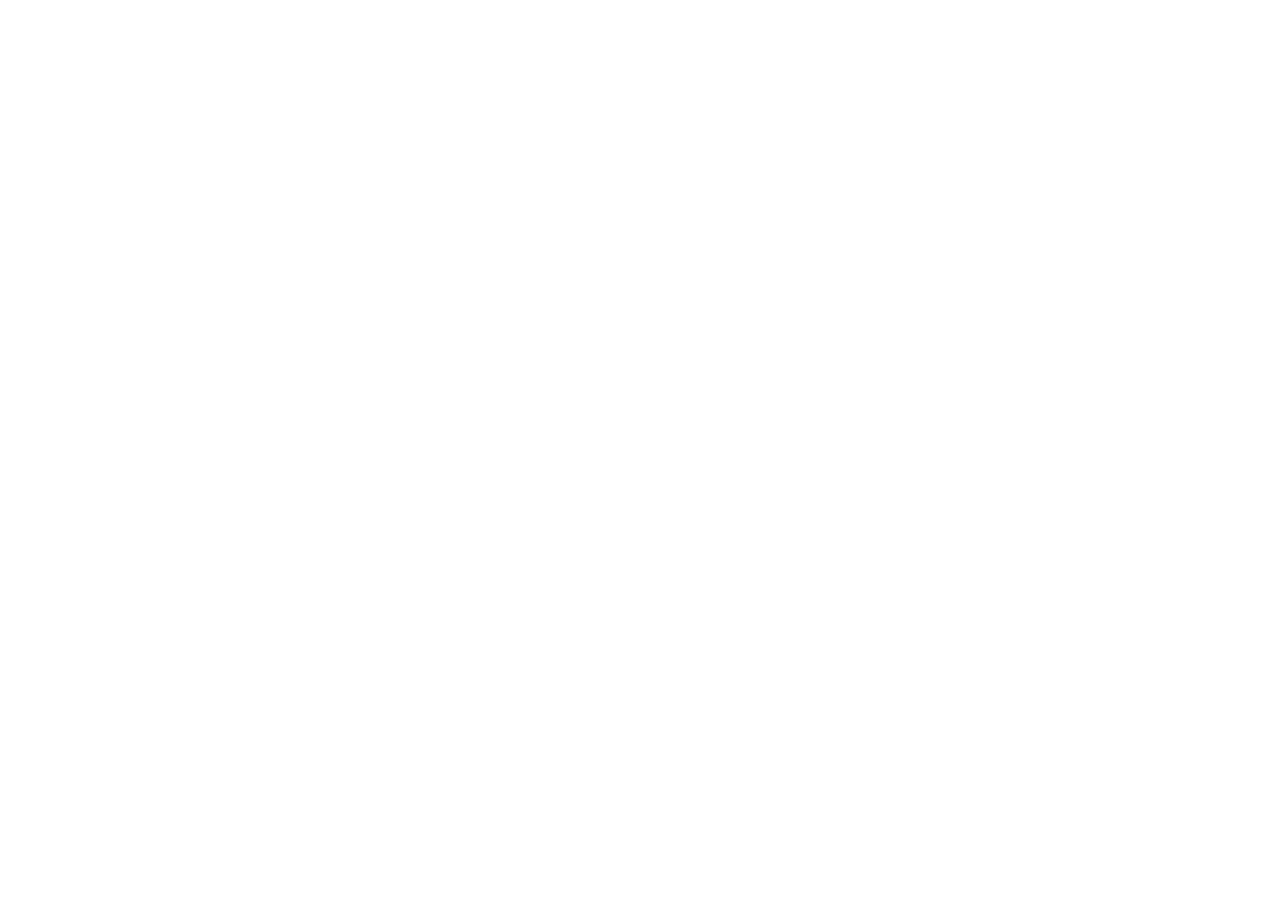
==== Coursera-clone/index.html @ 847f656b "files moved to diffrent folder" ====
<!DOCTYPE html>
 <html lang="en">
 <head>
     <meta charset="UTF-8">
     <meta http-equiv="X-UA-Compatible" content="IE=edge">
     <meta name="viewport" content="width=device-width, initial-scale=1.0">
     <title>Coursera Redesign Website</title>
     <link rel="stylesheet" type="text/css" href="../week-2/styles.css" media="screen">
 </head>
 <body>
     
 </body>
 </html>
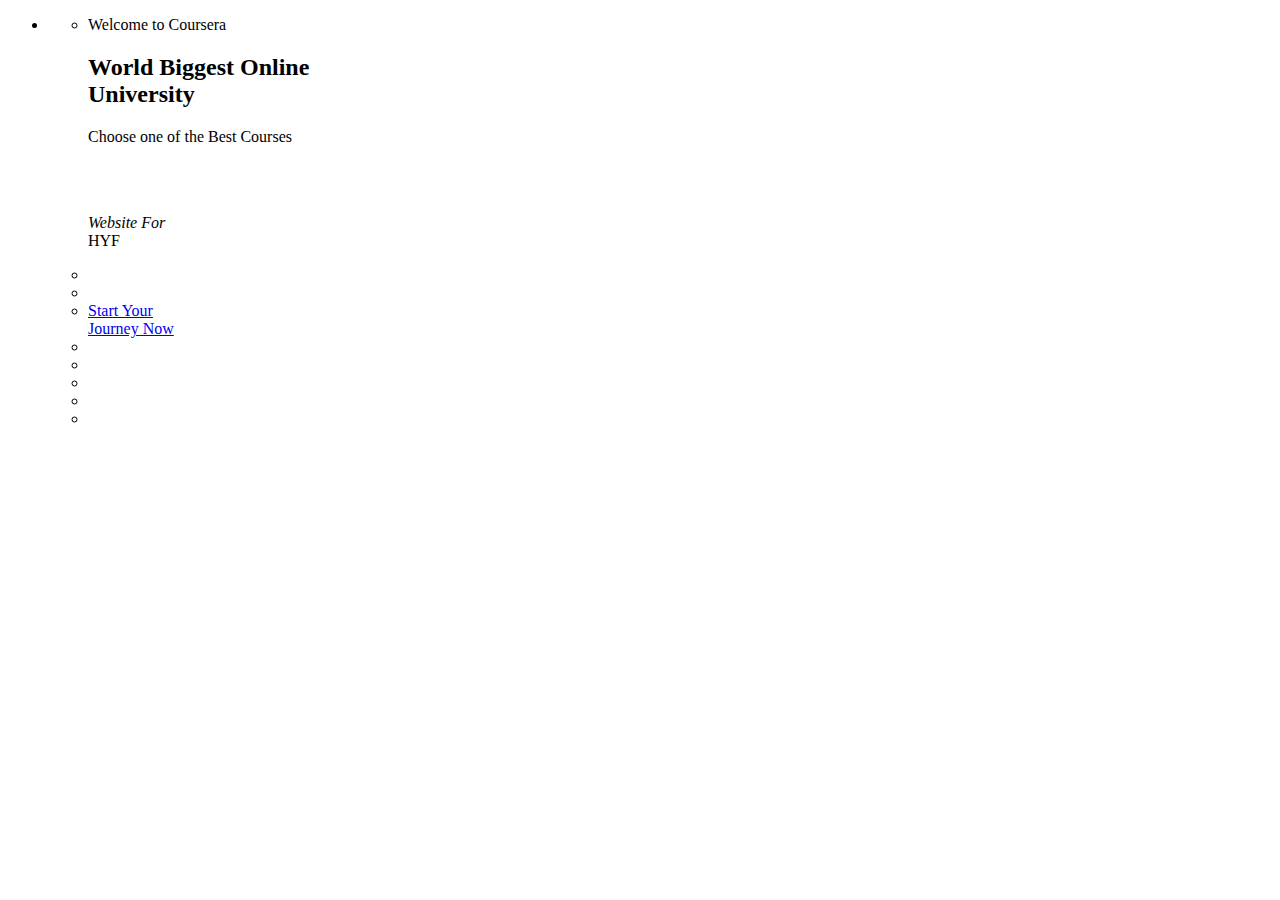
==== commit 3a5725fc: "2 doc moved" ====
--- a/Coursera-clone/index.html
+++ b/Coursera-clone/index.html
@@ -3,11 +3,57 @@
  <head>
      <meta charset="UTF-8">
      <meta http-equiv="X-UA-Compatible" content="IE=edge">
-     <meta name="viewport" content="width=device-width, initial-scale=1.0">
+     <meta name="viewport" content="width=device-width, initial-scale=1">
      <title>Coursera Redesign Website</title>
-     <link rel="stylesheet" type="text/css" href="../week-2/styles.css" media="screen">
+     <link rel="stylesheet" type="text/css" href="../week-2/Coursera-clone/styles.css" media="screen">
  </head>
  <body>
-     
+<!--Hero Section Start-->
+  <div class="hero">
+    <div class="container">
+        <div class="content">
+            <ul>
+                <li>
+                    <div class="book">
+                        <ul class="front">
+                            <li>
+                                <div class="frontcover">
+                                  <p class="title">Welcome to Coursera</p>
+                                  <h2 class="heading">World Biggest Online <br> University</h2>
+                                  <p class="sub-title">Choose one of the Best Courses</p>
+                                  <div class="book-icon">
+                                    <img src="../week-2/Coursera-clone/images/Nav1.svg" alt="">
+                                  </div>
+                                  <div class="writer">
+                                    <img src="../week-2/Coursera-clone/images/Landing 1.png" alt="">
+                                    <p>
+                                        <i> Website For</i> <br> HYF
+                                    </p>
+                                  </div>
+                               </div>  
+                            </li>
+                            <li></li>
+                        </ul>
+                        <ul class="page">
+                            <li></li>
+                            <li>
+                                <a href="#" class="btn">Start Your <br> Journey Now</a>
+                            </li>
+                            <li></li>
+                            <li></li>
+                            <li></li>
+                        </ul>
+
+                        <ul class="back">
+                            <li></li>
+                            <li></li>
+                        </ul>
+                    </div>
+                </li>
+            </ul>
+        </div>
+    </div>
+</div> 
+<!--Hero Section Ends-->  
  </body>
  </html>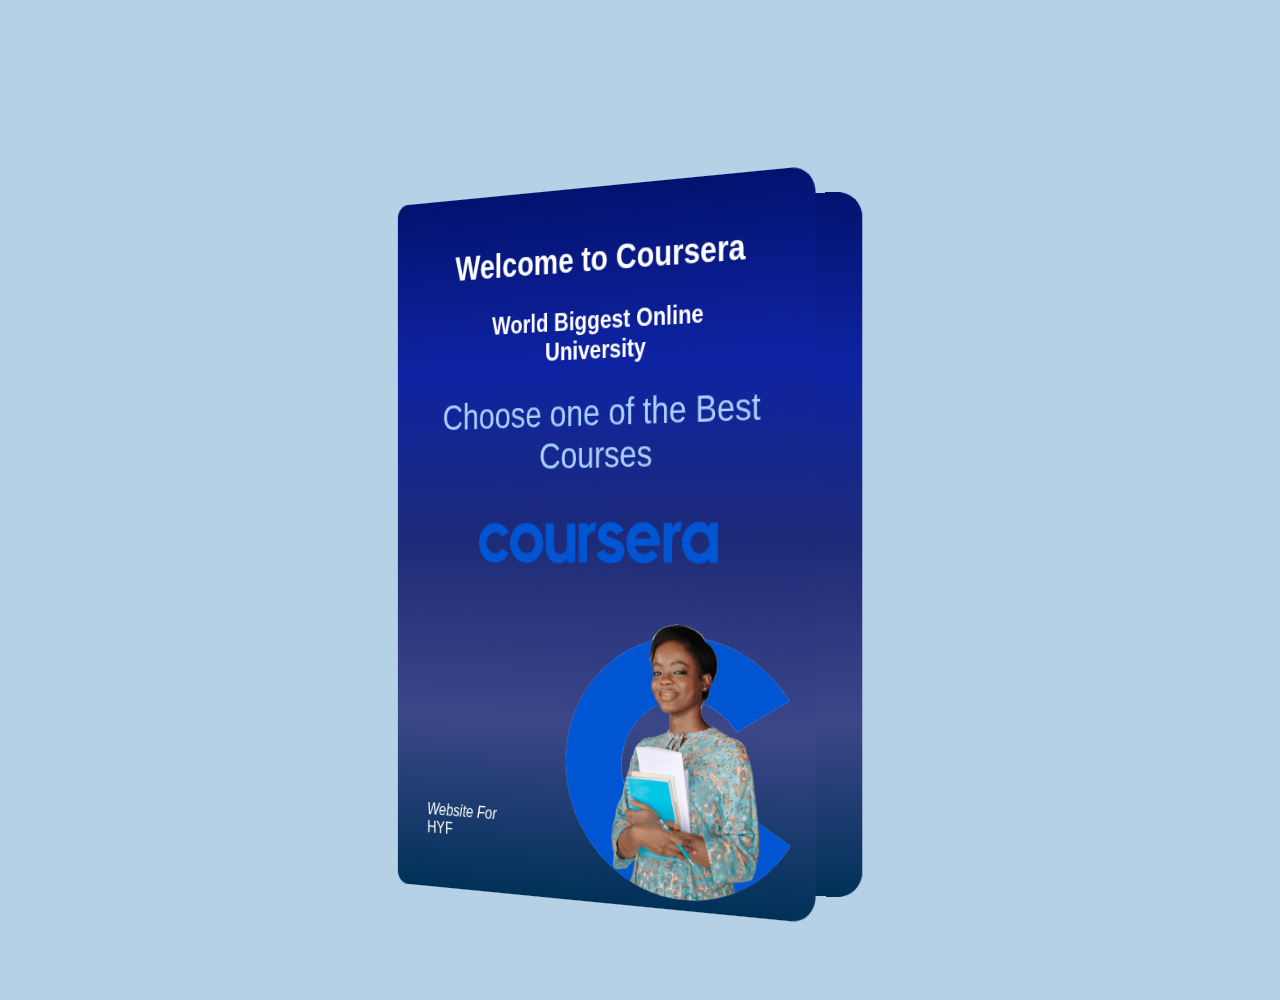
==== commit d7ee369b: "moved again" ====
--- a/Coursera-clone/index.html
+++ b/Coursera-clone/index.html
@@ -5,7 +5,7 @@
      <meta http-equiv="X-UA-Compatible" content="IE=edge">
      <meta name="viewport" content="width=device-width, initial-scale=1">
      <title>Coursera Redesign Website</title>
-     <link rel="stylesheet" type="text/css" href="../week-2/Coursera-clone/styles.css" media="screen">
+     <link rel="stylesheet" type="text/css" href="../Coursera-clone/styles.css" media="screen">
  </head>
  <body>
 <!--Hero Section Start-->
@@ -22,10 +22,10 @@
                                   <h2 class="heading">World Biggest Online <br> University</h2>
                                   <p class="sub-title">Choose one of the Best Courses</p>
                                   <div class="book-icon">
-                                    <img src="../week-2/Coursera-clone/images/Nav1.svg" alt="">
+                                    <img src="../Coursera-clone/images/Nav1.svg" alt="">
                                   </div>
                                   <div class="writer">
-                                    <img src="../week-2/Coursera-clone/images/Landing 1.png" alt="">
+                                    <img src="../Coursera-clone/images/Landing 1.png" alt="">
                                     <p>
                                         <i> Website For</i> <br> HYF
                                     </p>
--- a/Coursera-clone/styles.css
+++ b/Coursera-clone/styles.css
@@ -0,0 +1,312 @@
+* {
+    margin: 0;
+    padding: 0;
+}
+:root {
+    --blue: #055292;
+    --darkblue: #020074;
+    --white: #fff;
+    --black: rgb(0, 0, 0);
+    --lightlue: #aad2ff ; 
+}
+/* Hero Section Starts*/
+.hero {
+    color: var(--blue);
+    font-family: sans-serif;
+    display: flex;
+    justify-content: center;
+    align-items: center;
+    background: #b6d0e6;
+    height: 1000px;
+}
+ul {
+    list-style: none;
+}
+a {
+    color: var(--darkblue);
+    text-decoration: none;
+}
+.container{
+    position: relative;
+    width: 3300px;
+    justify-content: center;
+    align-items: center;
+    display: flex;
+    flex-wrap: wrap;
+    padding-top: 7%;
+    text-align: center;
+}
+.book {
+    position: relative;
+    width: 475px;
+    height: 675px;
+    perspective: 2500px;
+    transform-style: preserve-3d;
+}
+.book-icon img{
+    width: 275px;
+    height: 100px;
+    margin-top: 12.5px;
+}
+.writer img{
+    float: right;
+    width: 300px;
+    height: 300px;
+    margin-left: 25px;
+}
+.title{
+   color: var(--white);
+   font-size: 32.5px;
+   font-weight: bolder;
+   padding-top: 50px;
+}
+.heading{
+    color: var(--white);
+    margin-top: 25px;
+}
+.sub-title{
+    color: var(--lightlue);
+    margin-top: 25px;
+    font-size: 35px;
+
+}
+.writer p{
+    text-align: left;
+    float: left;
+    color: var(--white);
+    margin-top: 200px;
+    margin-left:37.5px;
+    color: var(--white);
+}
+.writer i {
+    color: var(--white);
+}
+
+
+.front li {
+    background: white;
+    border-radius: 25px;
+}
+.back li{
+    background: linear-gradient(to bottom,  #031270, #0e23a2, #1e2b78, #3c4788, #003158);
+    border-radius: 25px;
+    width: 97.5% !important;
+}
+.page > li{
+    background: -webkit-linear-gradient(left, #e1ddd8 0%, #fffbf6 100%);
+    background: linear-gradient(left, #e1ddd8 0%, #fffbf6 100%);
+    box-shadow: inset 0px -1px 2px rgba(50, 50, 50, 0.1),
+                inset -1px 0px 1px rgba(150, 150, 150, 0.2);
+    border-radius: 0px 5px 5px 0px;
+    width: 100%;
+    height: 100%;
+    transform-origin: left center;
+}
+.front{
+    transform: rotateY(-34deg) translateZ(8px);
+    z-index: 1;
+}
+.back{
+    transform: rotateY(-15deg) translateZ(-8px);
+    z-index: -1;
+}
+.page li:nth-child(1){
+    transform: rotateY(-28deg);
+}
+.page li:nth-child(2){
+    transform: rotateY(-30deg);
+}
+.page li:nth-child(3){
+    transform: rotateY(-34deg);
+}
+.page li:nth-child(4){
+    transform: rotateY(-36deg);
+}
+.page li:nth-child(5){
+    transform: rotateY(-36deg);
+}
+.front,
+.back,
+.front li,
+.back li{
+    position: absolute;
+    width: 100%;
+    height: 100%;
+    transform-style: preserve-3d;
+}
+.front ,
+.back{
+    transform-origin: 0% 100%;
+}
+.front{
+    transition: all 0.8s ease , z-index 0.6s;
+}
+.front li:last-child{
+    transform: rotateY(180deg) translateZ(2px);
+}
+.page,
+.page > li {
+    position: absolute;
+}
+.page {
+    width: 100%;
+    height: 98%;
+    top: 1%;
+    left: 3%;
+}
+.page li{
+    transition-duration: 0.6s;
+}
+.book:hover .front{
+    transform: rotateY(-145deg) translateZ(0);
+}
+.book:hover > .page li:nth-child(1){
+    transform: rotateY(-30deg);
+    transition: 1.5s;
+}
+.book:hover > .page li:nth-child(2){
+    transform: rotateY(-35deg);
+    transition: 1.8s;
+}
+.book:hover > .page li:nth-child(3){
+    transform: rotateY(-118deg);
+    transition: 1.6s;
+}
+.book:hover > .page li:nth-child(4){
+    transform: rotateY(-130deg);
+    transition: 1.4s;
+}
+.book:hover > .page li:nth-child(5){
+    transform: rotateY(-140deg);
+    transition: 1.2s;
+}
+.frontcover {
+    position: absolute;
+    background: linear-gradient(to bottom,  #031270, #0e23a2, #1e2b78, #3c4788, #003158 );
+    height: 100%;
+    width: 101%;
+    border-radius: 12.5px;
+    border-top-right-radius: 25px;
+    border-bottom-right-radius: 25px;
+}
+.btn{
+    display: inline-block;
+    text-decoration: none;
+    margin-top: 300px;
+    padding: 20px 30px;
+    font-weight: bolder;
+    background: var(--white);
+    border-radius: 4px;
+    box-shadow:  -3px -3px 5px 0px var(--darkblue),
+    3px 3px 5px 0px var(--blue);
+    text-align: center;
+    transition: color 0.3s , border-color 0.3s;
+}
+
+.btn:hover{
+    box-shadow: -3px -3px 5px 0px var(--white) inset,
+    3px 3px 5px 0px var(--black) inset;
+    color: var(--darkblue);
+}
+
+@media screen and (max-width: 720px) {
+
+    .container{
+        width: 2310px;
+    }
+    .book {
+        width: 332.5px;
+        height: 472.5px;
+        perspective: 1750px;
+    }
+    .book-icon img{
+        width: 192.5px;
+        height: 70px;
+        margin-top: 8.75px;
+    }
+    .writer img{
+        width: 150px;
+        height: 150px;
+        margin-left: 17.5px;
+    }
+    .title{
+       font-size: 22.75px;
+       padding-top: 35px;
+    }
+    .heading{
+       margin-top: 17.5px;
+    }
+    .sub-title{
+       margin-top: 17.5px;
+       font-size: 24.5px;
+    }
+    .writer p{
+        margin-top: 100px;
+        margin-left:16.25px;
+        font-size:larger;
+    }
+    .front li {
+        border-radius: 17.5px;
+    }
+    .frontcover {
+        border-radius: 8.75px;
+        border-top-right-radius: 17.5px;
+        border-bottom-right-radius: 17.5px;
+    }
+    .btn{
+        margin-top: 210px;
+        padding: 14px 21px;
+        border-radius: 7px;
+    }
+}
+@media screen and (max-width: 480px) {
+
+    .container{
+        width: 1320px;
+    }
+    .book {
+        width: 190px;
+        height: 270px;
+        perspective: 1000px;
+    }
+    .book-icon img{
+        width: 110px;
+        height: 40px;
+        margin-top: 5px;
+    }
+    .writer img{
+        width: 50px;
+        height: 45px;
+        margin-left: 10px;
+    }
+    .title{
+       font-size: 13px;
+       padding-top: 20px;
+    }
+    .heading{
+       margin-top: 10px;
+    }
+    .sub-title{
+       margin-top: 10px;
+       font-size: 14px;
+    }
+    .writer p{
+        margin-top: 2px;
+        margin-left:15px;
+    }
+    .front li {
+        border-radius: 10px;
+    }
+    .frontcover {
+        border-radius: 5px;
+        border-top-right-radius: 10px;
+        border-bottom-right-radius: 10px;
+    }
+    .btn{
+        margin-top: 120px;
+        padding: 8px 12px;
+        border-radius: 4px;
+    }
+}
+
+/* Hero Section End */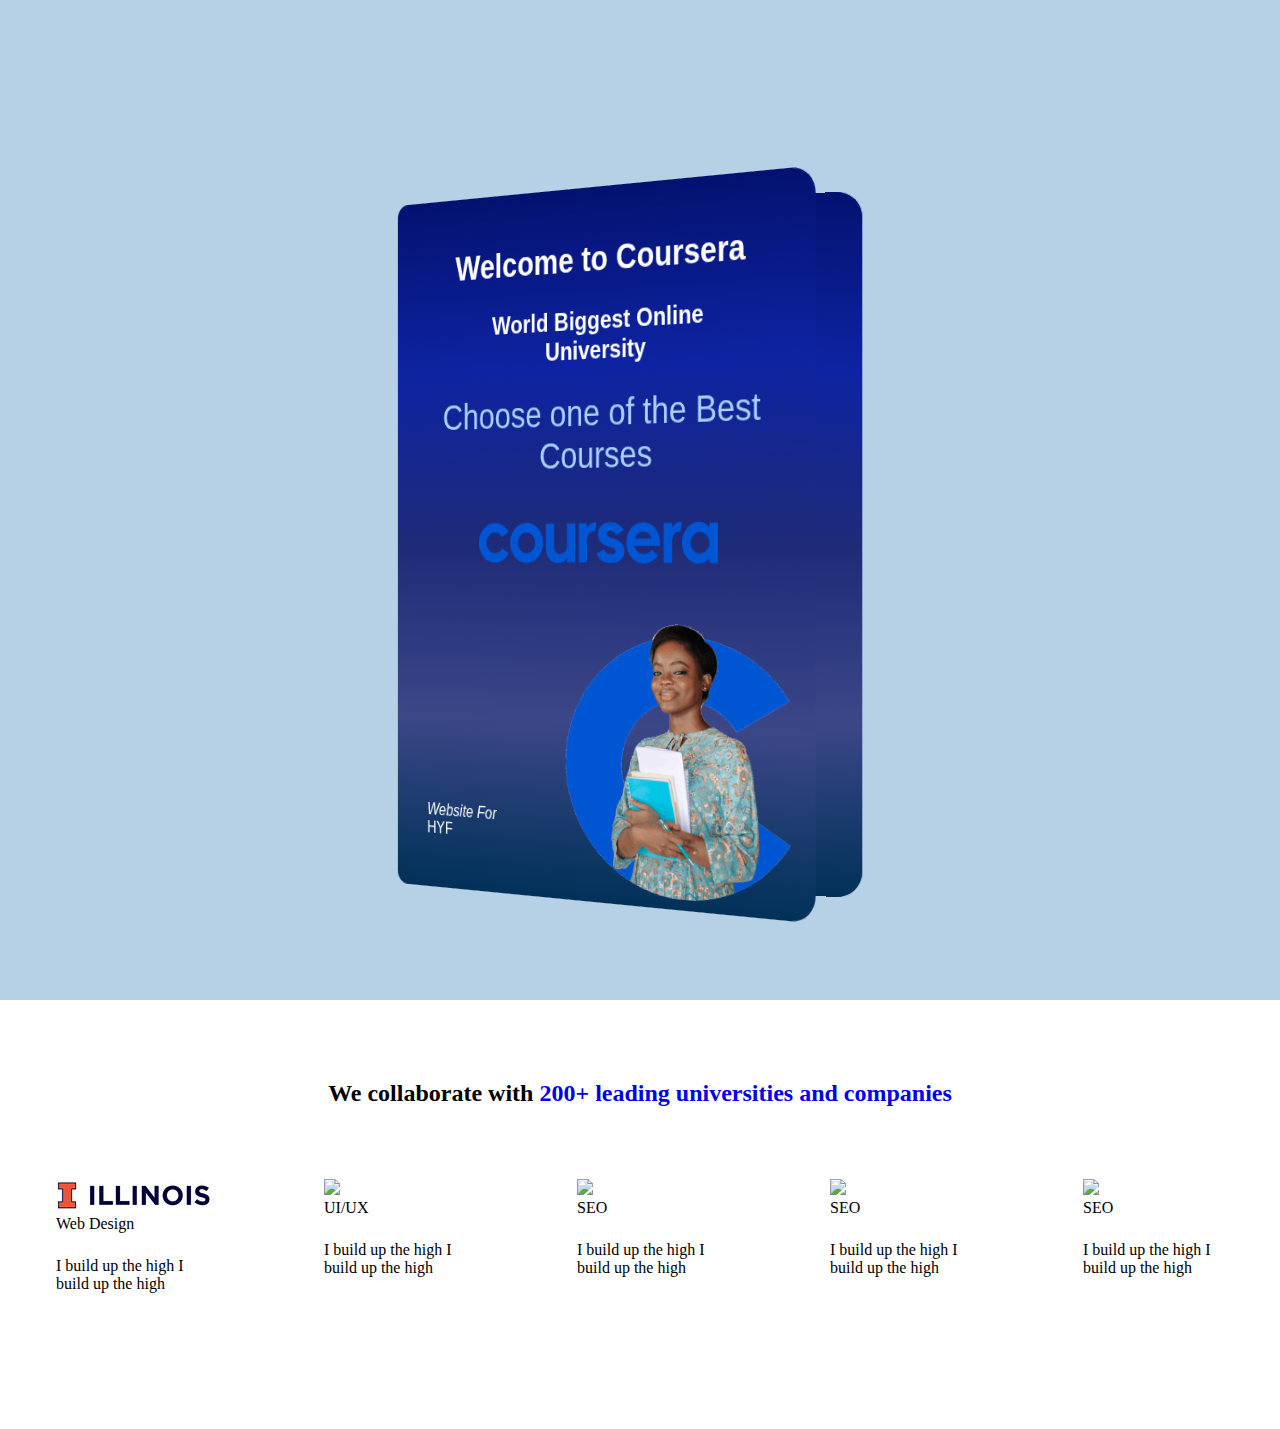
==== commit f513ae23: "Logos section added" ====
--- a/Coursera-clone/index.html
+++ b/Coursera-clone/index.html
@@ -9,7 +9,7 @@
  </head>
  <body>
 <!--Hero Section Start-->
-  <div class="hero">
+  <section id="hero">
     <div class="container">
         <div class="content">
             <ul>
@@ -53,7 +53,42 @@
             </ul>
         </div>
     </div>
-</div> 
+  </section> 
 <!--Hero Section Ends-->  
+
+<!--Classes Section Start-->
+<section id="logos">
+    <div class="container">
+        <h2 class="section-heading" >We collaborate with <a href="#">200+ leading universities and companies</a></h2>
+      <div class="all-items">
+        <div class="item">
+          <img src="images/Logo1.png">
+          <h3 class="item-heading">Web Design</h3>
+          <p class="item-desc">I build up the high I build up the high  </p>
+        </div> 
+        <div class="item">
+          <img src="images/Logo2.png">
+          <h3 class="item-heading">UI/UX</h3>
+          <p class="item-desc">I build up the high I build up the high  </p>
+        </div> 
+        <div class="item">
+        <img src="images/Logo3.png">
+          <h3 class="item-heading">SEO</h3>
+          <p class="item-desc">I build up the high I build up the high  </p>
+        </div>
+        <div class="item">
+        <img src="images/Logo4.png">
+          <h3 class="item-heading">SEO</h3>
+          <p class="item-desc">I build up the high I build up the high  </p>
+        </div>
+        <div class="item">
+          <img src="images/Logo5.png">
+          <h3 class="item-heading">SEO</h3>
+          <p class="item-desc">I build up the high I build up the high  </p>
+        </div>   
+      </div>
+    </div>
+  </section>
+  <!--Classses sec ends-->
  </body>
  </html>--- a/Coursera-clone/styles.css
+++ b/Coursera-clone/styles.css
@@ -10,7 +10,7 @@
     --lightlue: #aad2ff ; 
 }
 /* Hero Section Starts*/
-.hero {
+#hero {
     color: var(--blue);
     font-family: sans-serif;
     display: flex;
@@ -19,14 +19,14 @@
     background: #b6d0e6;
     height: 1000px;
 }
-ul {
+#hero ul {
     list-style: none;
 }
-a {
+#hero a {
     color: var(--darkblue);
     text-decoration: none;
 }
-.container{
+#hero .container{
     position: relative;
     width: 3300px;
     justify-content: center;
@@ -36,41 +36,41 @@
     padding-top: 7%;
     text-align: center;
 }
-.book {
+#hero .book {
     position: relative;
     width: 475px;
     height: 675px;
     perspective: 2500px;
     transform-style: preserve-3d;
 }
-.book-icon img{
+#hero .book-icon img{
     width: 275px;
     height: 100px;
     margin-top: 12.5px;
 }
-.writer img{
+#hero .writer img{
     float: right;
     width: 300px;
     height: 300px;
     margin-left: 25px;
 }
-.title{
+#hero .title{
    color: var(--white);
    font-size: 32.5px;
    font-weight: bolder;
    padding-top: 50px;
 }
-.heading{
+#hero .heading{
     color: var(--white);
     margin-top: 25px;
 }
-.sub-title{
+#hero .sub-title{
     color: var(--lightlue);
     margin-top: 25px;
     font-size: 35px;
 
 }
-.writer p{
+#hero .writer p{
     text-align: left;
     float: left;
     color: var(--white);
@@ -78,21 +78,21 @@
     margin-left:37.5px;
     color: var(--white);
 }
-.writer i {
+#hero .writer i {
     color: var(--white);
 }
 
 
-.front li {
+#hero .front li {
     background: white;
     border-radius: 25px;
 }
-.back li{
+#hero .back li{
     background: linear-gradient(to bottom,  #031270, #0e23a2, #1e2b78, #3c4788, #003158);
     border-radius: 25px;
     width: 97.5% !important;
 }
-.page > li{
+#hero .page > li{
     background: -webkit-linear-gradient(left, #e1ddd8 0%, #fffbf6 100%);
     background: linear-gradient(left, #e1ddd8 0%, #fffbf6 100%);
     box-shadow: inset 0px -1px 2px rgba(50, 50, 50, 0.1),
@@ -102,85 +102,85 @@
     height: 100%;
     transform-origin: left center;
 }
-.front{
+#hero .front{
     transform: rotateY(-34deg) translateZ(8px);
     z-index: 1;
 }
-.back{
+#hero .back{
     transform: rotateY(-15deg) translateZ(-8px);
     z-index: -1;
 }
-.page li:nth-child(1){
+#hero .page li:nth-child(1){
     transform: rotateY(-28deg);
 }
-.page li:nth-child(2){
+#hero .page li:nth-child(2){
     transform: rotateY(-30deg);
 }
-.page li:nth-child(3){
+#hero .page li:nth-child(3){
     transform: rotateY(-34deg);
 }
-.page li:nth-child(4){
+#hero .page li:nth-child(4){
     transform: rotateY(-36deg);
 }
-.page li:nth-child(5){
+#hero .page li:nth-child(5){
     transform: rotateY(-36deg);
 }
-.front,
-.back,
-.front li,
-.back li{
+#hero .front,
+#hero .back,
+#hero .front li,
+#hero .back li{
     position: absolute;
     width: 100%;
     height: 100%;
     transform-style: preserve-3d;
 }
-.front ,
-.back{
+#hero .front ,
+#hero .back{
     transform-origin: 0% 100%;
 }
-.front{
+#hero .front{
     transition: all 0.8s ease , z-index 0.6s;
 }
-.front li:last-child{
+#hero .front li:last-child{
     transform: rotateY(180deg) translateZ(2px);
 }
-.page,
-.page > li {
+#hero .page,
+#hero .page > li {
     position: absolute;
 }
-.page {
+#hero .page {
     width: 100%;
     height: 98%;
     top: 1%;
     left: 3%;
 }
-.page li{
+#hero .page li{
     transition-duration: 0.6s;
 }
-.book:hover .front{
+#hero .book:hover .front{
     transform: rotateY(-145deg) translateZ(0);
 }
-.book:hover > .page li:nth-child(1){
+#hero .book:hover > .page li:nth-child(1){
     transform: rotateY(-30deg);
     transition: 1.5s;
 }
-.book:hover > .page li:nth-child(2){
+#hero .book:hover > .page li:nth-child(2){
     transform: rotateY(-35deg);
     transition: 1.8s;
 }
-.book:hover > .page li:nth-child(3){
+#hero .book:hover > .page li:nth-child(3){
     transform: rotateY(-118deg);
     transition: 1.6s;
 }
-.book:hover > .page li:nth-child(4){
+#hero .book:hover > .page li:nth-child(4){
     transform: rotateY(-130deg);
     transition: 1.4s;
 }
-.book:hover > .page li:nth-child(5){
+#hero .book:hover > .page li:nth-child(5){
     transform: rotateY(-140deg);
     transition: 1.2s;
 }
-.frontcover {
+#hero .frontcover {
     position: absolute;
     background: linear-gradient(to bottom,  #031270, #0e23a2, #1e2b78, #3c4788, #003158 );
     height: 100%;
@@ -189,7 +189,7 @@
     border-top-right-radius: 25px;
     border-bottom-right-radius: 25px;
 }
-.btn{
+#hero .btn{
     display: inline-block;
     text-decoration: none;
     margin-top: 300px;
@@ -203,7 +203,7 @@
     transition: color 0.3s , border-color 0.3s;
 }
 
-.btn:hover{
+#hero .btn:hover{
     box-shadow: -3px -3px 5px 0px var(--white) inset,
     3px 3px 5px 0px var(--black) inset;
     color: var(--darkblue);
@@ -211,49 +211,49 @@
 
 @media screen and (max-width: 720px) {
 
-    .container{
+    #hero .container{
         width: 2310px;
     }
-    .book {
+    #hero .book {
         width: 332.5px;
         height: 472.5px;
         perspective: 1750px;
     }
-    .book-icon img{
+    #hero .book-icon img{
         width: 192.5px;
         height: 70px;
         margin-top: 8.75px;
     }
-    .writer img{
+    #hero .writer img{
         width: 150px;
         height: 150px;
         margin-left: 17.5px;
     }
-    .title{
+    #hero .title{
        font-size: 22.75px;
        padding-top: 35px;
     }
-    .heading{
+    #hero .heading{
        margin-top: 17.5px;
     }
-    .sub-title{
+    #hero .sub-title{
        margin-top: 17.5px;
        font-size: 24.5px;
     }
-    .writer p{
+    #hero .writer p{
         margin-top: 100px;
         margin-left:16.25px;
         font-size:larger;
     }
-    .front li {
+    #hero .front li {
         border-radius: 17.5px;
     }
-    .frontcover {
+    #hero .frontcover {
         border-radius: 8.75px;
         border-top-right-radius: 17.5px;
         border-bottom-right-radius: 17.5px;
     }
-    .btn{
+    #hero .btn{
         margin-top: 210px;
         padding: 14px 21px;
         border-radius: 7px;
@@ -261,52 +261,106 @@
 }
 @media screen and (max-width: 480px) {
 
-    .container{
+    #hero .container{
         width: 1320px;
     }
-    .book {
+    #hero .book {
         width: 190px;
         height: 270px;
         perspective: 1000px;
     }
-    .book-icon img{
+    #hero .book-icon img{
         width: 110px;
         height: 40px;
         margin-top: 5px;
     }
-    .writer img{
+    #hero .writer img{
         width: 50px;
         height: 45px;
         margin-left: 10px;
     }
-    .title{
+    #hero .title{
        font-size: 13px;
        padding-top: 20px;
     }
-    .heading{
+    #hero .heading{
        margin-top: 10px;
     }
-    .sub-title{
+    #hero .sub-title{
        margin-top: 10px;
        font-size: 14px;
     }
-    .writer p{
+    #hero .writer p{
         margin-top: 2px;
         margin-left:15px;
     }
-    .front li {
+    #hero .front li {
         border-radius: 10px;
     }
-    .frontcover {
+    #hero .frontcover {
         border-radius: 5px;
         border-top-right-radius: 10px;
         border-bottom-right-radius: 10px;
     }
-    .btn{
+    #hero .btn{
         margin-top: 120px;
         padding: 8px 12px;
         border-radius: 4px;
     }
 }
 
-/* Hero Section End */+/* Hero Section End */
+
+/* Logos Section Start*/
+#logos {
+    padding: 5rem 0;
+}
+#logos .all-items {
+    display: flex;
+    align-items: flex-start;
+    flex: 1;
+}
+#logos .item{
+    padding: 3.5rem;
+    border-radius: 50px;
+}
+#logos .item:hover {
+	background-color: var(--blue);
+	color: var(--white);
+	transition: 0.5s ease;
+}
+#logos .item-heading {
+	font-weight: 400;
+	font-size: 1rem;
+	margin-bottom: 1.5rem;
+}
+#logos .section-heading {
+	text-align: center;
+	position: relative;
+    padding-bottom: 1rem;   
+}
+#logos .section-heading a{
+    text-decoration: none;  
+}
+
+@media only screen and (max-width: 768px) {
+    
+    #logos .all-items { 
+    flex-wrap: wrap;
+    justify-content: center;
+    }
+}
+@media only screen and (max-width: 480px) {
+	#logos .all-items {
+		flex-direction: column;
+		text-align: center;
+	}
+	#logos .item .icon {
+		margin: 0 auto;
+		margin-bottom: 1rem;
+	}
+	#logos .item {
+		margin: 2rem 0;
+	}
+}
+/* Logos Section End */
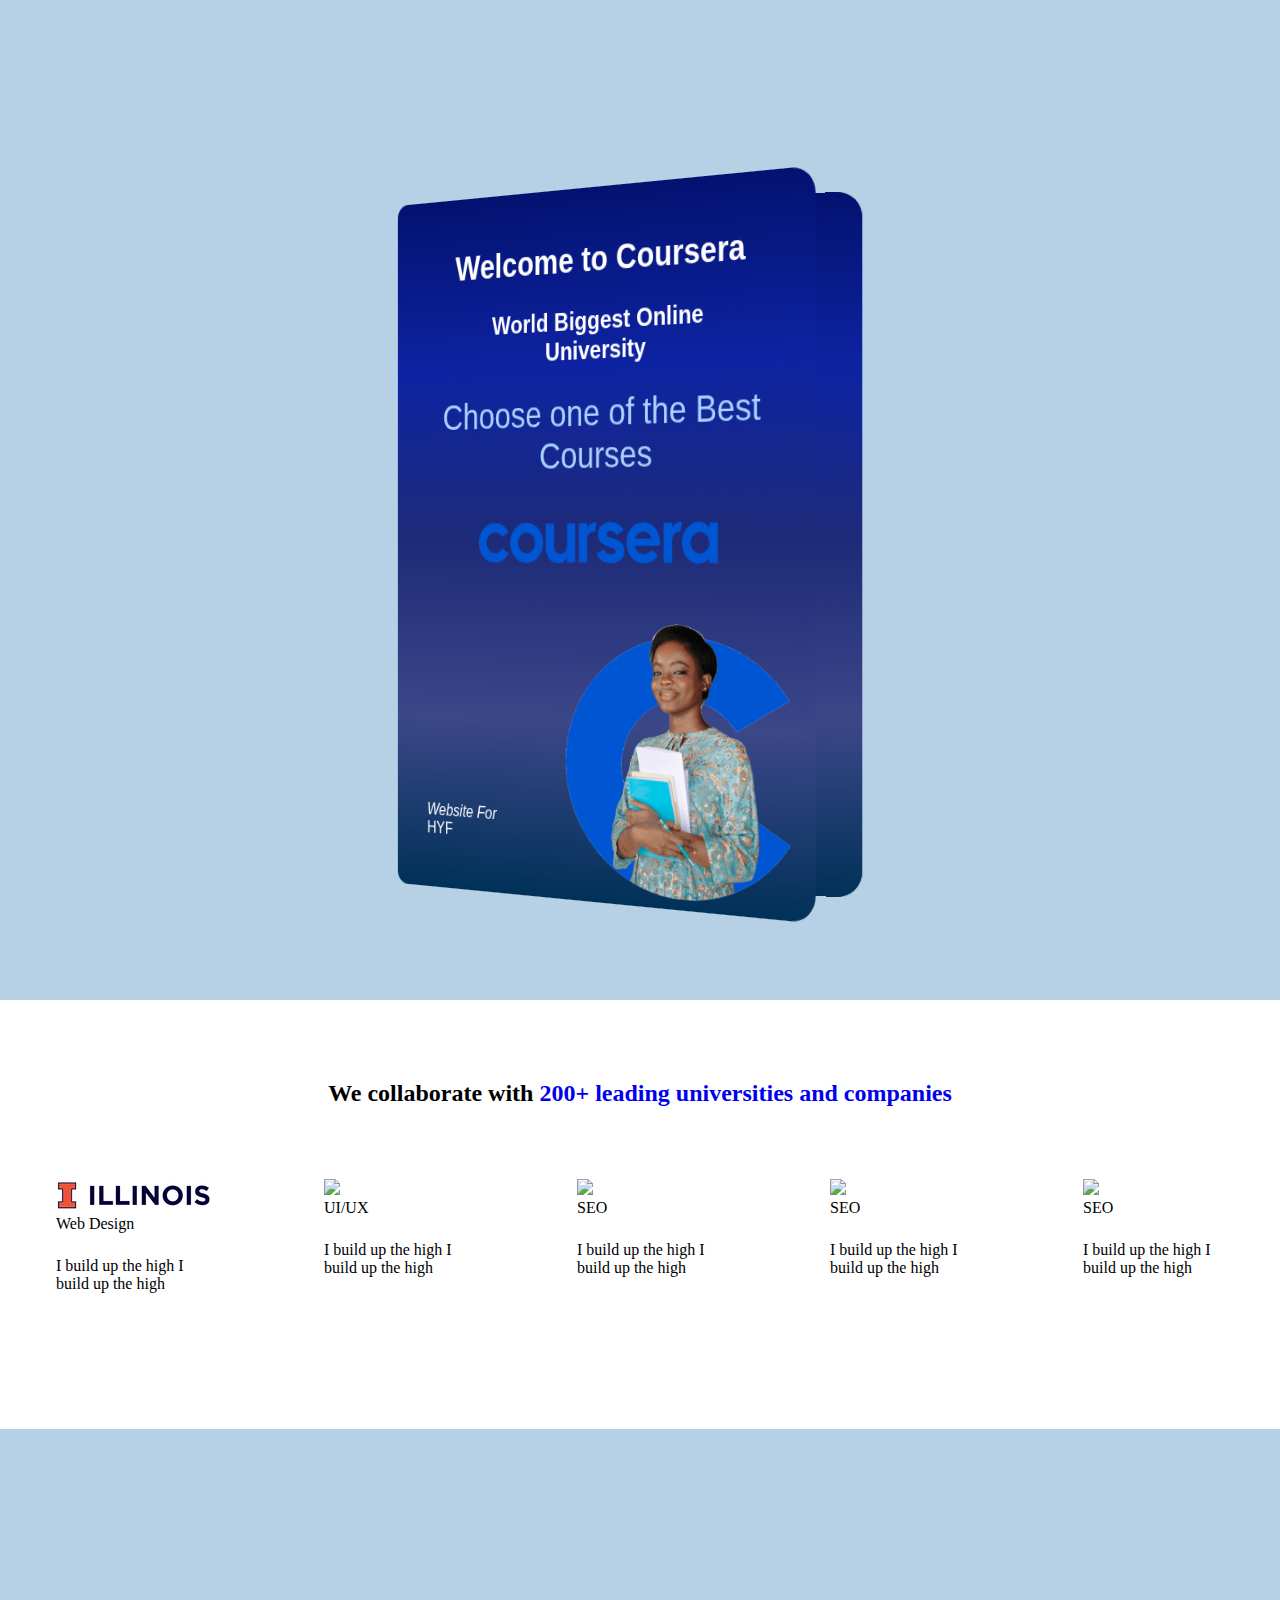
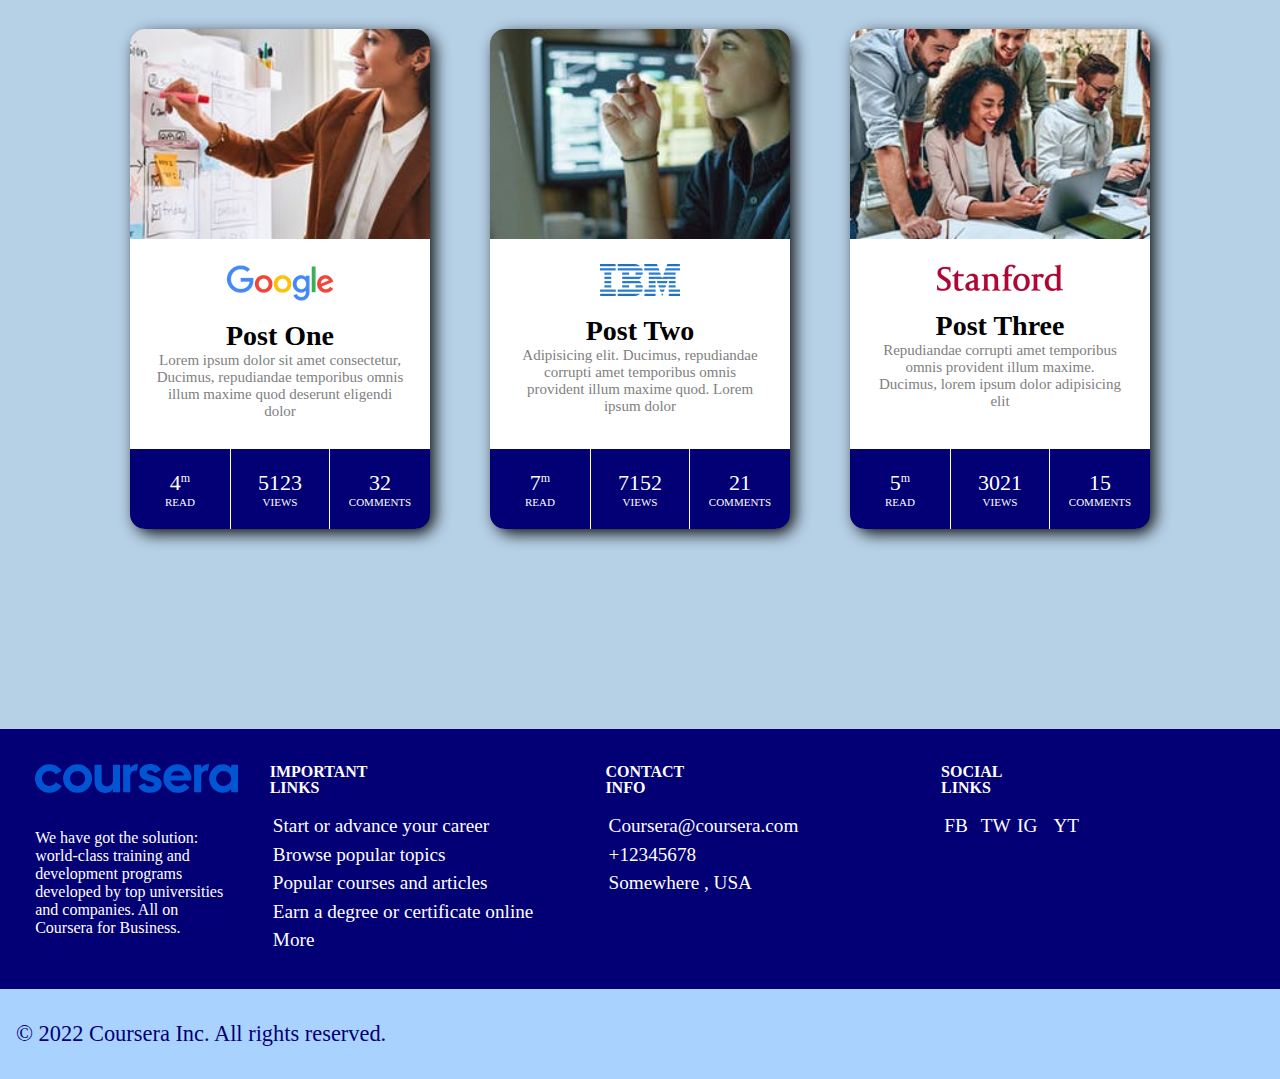
==== commit a550c721: "footer added" ====
--- a/Coursera-clone/index.html
+++ b/Coursera-clone/index.html
@@ -90,5 +90,120 @@
     </div>
   </section>
   <!--Classses sec ends-->
+  <!-- Courses Sec starts-->
+<section id="courses">
+  <div class="card">
+    <div class="card-image"></div>
+    <div class="card-text">
+      <img src="../Coursera-clone/images/logo2.png">
+      <h2>Post One</h2>
+      <p>Lorem ipsum dolor sit amet consectetur, Ducimus, repudiandae temporibus omnis illum maxime quod deserunt eligendi dolor</p>
+    </div>
+    <div class="card-stats">
+      <div class="stat">
+        <div class="value">4<sup>m</sup></div>
+        <div class="type">read</div>
+      </div>
+      <div class="stat border">
+        <div class="value">5123</div>
+        <div class="type">views</div>
+      </div>
+      <div class="stat">
+        <div class="value">32</div>
+        <div class="type">comments</div>
+      </div>
+    </div>
+  </div>
+  <div class="card">
+    <div class="card-image card2"></div>
+    <div class="card-text card2">
+      <img src="../Coursera-clone/images/logo8.png">
+      <h2>Post Two</h2>
+      <p>Adipisicing elit. Ducimus, repudiandae corrupti amet temporibus omnis provident illum maxime quod. Lorem ipsum dolor</p>
+    </div>
+    <div class="card-stats card2">
+      <div class="stat">
+        <div class="value">7<sup>m</sup></div>
+        <div class="type">read</div>
+      </div>
+      <div class="stat border">
+        <div class="value">7152</div>
+        <div class="type">views</div>
+      </div>
+      <div class="stat">
+        <div class="value">21</div>
+        <div class="type">comments</div>
+      </div>
+    </div>
+  </div>
+  <div class="card">
+      <div class="card-image card3"></div>
+      <div class="card-text card3">
+        <img src="../Coursera-clone/images/logo4.png">
+        <h2>Post Three</h2>
+        <p>Repudiandae corrupti amet temporibus omnis provident illum maxime. Ducimus, lorem ipsum dolor adipisicing elit</p>
+      </div>
+      <div class="card-stats card3">
+        <div class="stat">
+          <div class="value">5<sup>m</sup></div>
+          <div class="type">read</div>
+        </div>
+        <div class="stat border">
+          <div class="value">3021</div>
+          <div class="type">views</div>
+        </div>
+        <div class="stat">
+          <div class="value">15</div>
+          <div class="type">comments</div>
+        </div>
+      </div>
+    </div>
+</section>
+<!--Courses Section ends-->
+<!--footer Section Starts-->
+<section id="footer">
+    <div class="container">
+      <footer>
+        <div class="col-1">
+          <div class="logo"><a href="#">
+              <img src="../Coursera-clone/images/Nav1.svg" alt="">
+            </a></div>
+          <p>We have got the solution: world-class training and development programs developed by top universities and companies. All on Coursera for Business. </p>
+        </div>
+        <div class="col-2">
+          <h2 class="column-heading">Important<br>Links</h2>
+          <ul>
+            <li><a href="#">Start or advance your career</a></li>
+            <li><a href="#">Browse popular topics</a></li>
+            <li><a href="#">Popular courses and articles</a></li>
+            <li><a href="#">Earn a degree or certificate online</a></li>
+            <li><a href="#">More</a></li>
+          </ul>
+        </div>
+        <div class="col-3">
+          <h2 class="column-heading">Contact<br>Info</h2>
+          <ul>
+            <li><a href="#">Coursera@coursera.com</a></li>
+            <li><a href="#">+12345678</a></li>
+            <li><a href="#">Somewhere , USA</a></li>
+          </ul>
+        </div>
+        <div class="col-4">
+          <h2 class="column-heading">Social<br>Links</h2>
+          <ul>
+            <li><a href="#">FB</a></li>
+            <li><a href="#">TW</a></li>
+            <li><a href="#">IG</a></li>
+            <li><a href="#">YT</a></li>
+          </ul>
+        </div>
+      </footer>
+    </div>
+  </section>
+  <section id="copyright">
+    <div class="container">
+      <p> &copy; 2022 Coursera Inc. All rights reserved.</p>
+    </div>
+  </section>
  </body>
  </html>--- a/Coursera-clone/styles.css
+++ b/Coursera-clone/styles.css
@@ -7,7 +7,8 @@
     --darkblue: #020074;
     --white: #fff;
     --black: rgb(0, 0, 0);
-    --lightlue: #aad2ff ; 
+    --lightlue: #aad2ff ;
+    --background:  #b6d0e6;
 }
 /* Hero Section Starts*/
 #hero {
@@ -16,7 +17,7 @@
     display: flex;
     justify-content: center;
     align-items: center;
-    background: #b6d0e6;
+    background: var(--background);
     height: 1000px;
 }
 #hero ul {
@@ -209,7 +210,7 @@
     color: var(--darkblue);
 }
 
-@media screen and (max-width: 720px) {
+@media screen and (max-width: 1175px) {
 
     #hero .container{
         width: 2310px;
@@ -343,7 +344,7 @@
     text-decoration: none;  
 }
 
-@media only screen and (max-width: 768px) {
+@media only screen and (max-width: 1175px) {
     
     #logos .all-items { 
     flex-wrap: wrap;
@@ -354,6 +355,7 @@
 	#logos .all-items {
 		flex-direction: column;
 		text-align: center;
+        justify-content: center;
 	}
 	#logos .item .icon {
 		margin: 0 auto;
@@ -364,3 +366,223 @@
 	}
 }
 /* Logos Section End */
+
+/* Classes Section Start */
+
+#courses {
+  width: 100vw;
+  height: 100vh;
+  display: flex;
+  align-items: center;
+  justify-content: center;
+  background:var(--background);
+  overflow: hidden;
+  }
+
+#courses .card {
+  display: grid;
+  grid-template-columns: 300px;
+  grid-template-rows: 210px 210px 80px;
+  grid-template-areas: "image" "text" "stats";
+  border-radius: 18px;
+  background: var(--white);
+  box-shadow: 5px 5px 15px rgba(0,0,0,0.9);
+  text-align: center;
+  transition: 0.5s ease;
+  cursor: pointer;
+  margin:30px;
+}
+#courses .card-image {
+  grid-area: image;
+  background: url("images/Test1.jfif");
+  border-top-left-radius: 15px;
+  border-top-right-radius: 15px;
+  background-size: cover;
+}
+
+#courses .card-text {
+  grid-area: text;
+  margin: 25px;
+}
+
+#courses .card-text img {
+    margin-bottom : 15px;
+}
+
+#courses .card-text p {
+  color: grey;
+  font-size:15px;
+  font-weight: 300;
+}
+#courses .card-text h2 {
+  margin-top:0px;
+  font-size:28px;
+}
+#courses .card-stats {
+  grid-area: stats; 
+  display: grid;
+  grid-template-columns: 1fr 1fr 1fr;
+  grid-template-rows: 1fr;
+  border-bottom-left-radius: 15px;
+  border-bottom-right-radius: 15px;
+  background: var(--darkblue);
+}
+#courses .card-stats .stat {
+  padding:10px;
+  display: flex;
+  align-items: center;
+  justify-content: center;
+  flex-direction: column;
+  color: white;
+}
+#courses .card-stats .border {
+  border-left: 1px solid var(--white);
+  border-right: 1px solid var(--white);
+}
+#courses .card-stats .value{
+  font-size:22px;
+  font-weight: 500;
+}
+#courses .card-stats .value sup{
+  font-size:12px;
+}
+#courses .card-stats .type{
+  font-size:11px;
+  font-weight: 300;
+  text-transform: uppercase;
+}
+#courses .card:hover {
+  transform: scale(1.15);
+  box-shadow: 5px 5px 15px rgba(0,0,0,0.6);
+}
+
+
+#courses .card-image.card2 {
+  background: url("../Coursera-clone/images/test4.jpg");
+  background-size: cover;
+}
+
+
+#courses .card-image.card3 {
+  background: url("../Coursera-clone/images/test3.jfif");
+  background-size: cover;
+}
+@media only screen and (max-width: 1175px) {
+    #courses { 
+    flex-wrap: wrap;
+     }
+}
+@media only screen and (max-width: 480px) {
+    #courses {
+        flex-direction: column;
+    }
+}
+  /* Classes Section End */
+
+  /*Footer Section Start */ 
+
+#footer {
+  background-color: var(--darkblue);
+  color: var(--white);
+  padding: 2rem 2rem;
+}
+#footer footer {
+  display: flex;
+  align-items: flex-start;
+  justify-content: flex-start;
+  gap: 2rem;
+  padding: 0.2rem;
+}
+#footer footer .col-1 {
+  flex: 2;
+}
+#footer footer .col-2,
+#footer footer .col-3,
+#footer footer .col-4 {
+  flex: 3;
+}
+#footer footer .col-4 {
+  flex: 3;
+}
+
+#footer footer .col-1 .logo img {
+  max-width: 1000px;
+  margin-bottom: 2rem;
+}
+#footer footer .col-1 p {
+  color: white;
+
+}
+
+
+#footer footer .column-heading {
+  font-family: 'Montserrat';
+  font-size: 1rem;
+  margin-bottom: 1rem;
+  text-transform: uppercase;
+  line-height: 1rem;
+}
+#footer footer ul {
+  list-style: none;
+}
+#footer footer ul li {
+  border-radius: 2px;
+}
+#footer footer ul li:hover {
+  background-color: var(--lightlue);
+
+}
+#footer footer ul li:hover a {
+  color: var(--darkblue);
+  text-decoration: none;
+}
+#footer footer ul li a {
+  display: inline-block;
+  width: 100%;
+  color: white;
+  font-size: 1.2rem;
+  padding: 0.2rem;
+  text-decoration: none;
+}
+#footer footer .col-4 ul {
+  display: flex;
+  flex-wrap: wrap;
+}
+#footer footer .col-4 ul li a {
+  min-width: 30px;
+}
+@media only screen and (max-width: 768px) {
+	#footer footer {
+		flex-direction: column;
+		justify-content: center;
+		text-align: center;
+	}
+	#footer footer .col-1,
+	#footer footer .col-2,
+	#footer footer .col-3,
+	#footer footer .col-4 {
+		width: 100%;
+		margin-bottom: 3rem;
+	}
+	#footer footer .col-4 ul {
+		width: fit-content;
+		margin: 0 auto;
+	}
+}
+
+/* copyright Section */
+#copyright {
+  padding: 1rem 0;
+  background-color: var(--lightlue);
+}
+#copyright p {
+  color: var(--darkblue);
+  margin: 1rem;
+  font-size: 1.4rem;
+}
+@media only screen and (max-width: 768px) {
+	#copyright p {
+	  text-align: center;
+	}
+}
+
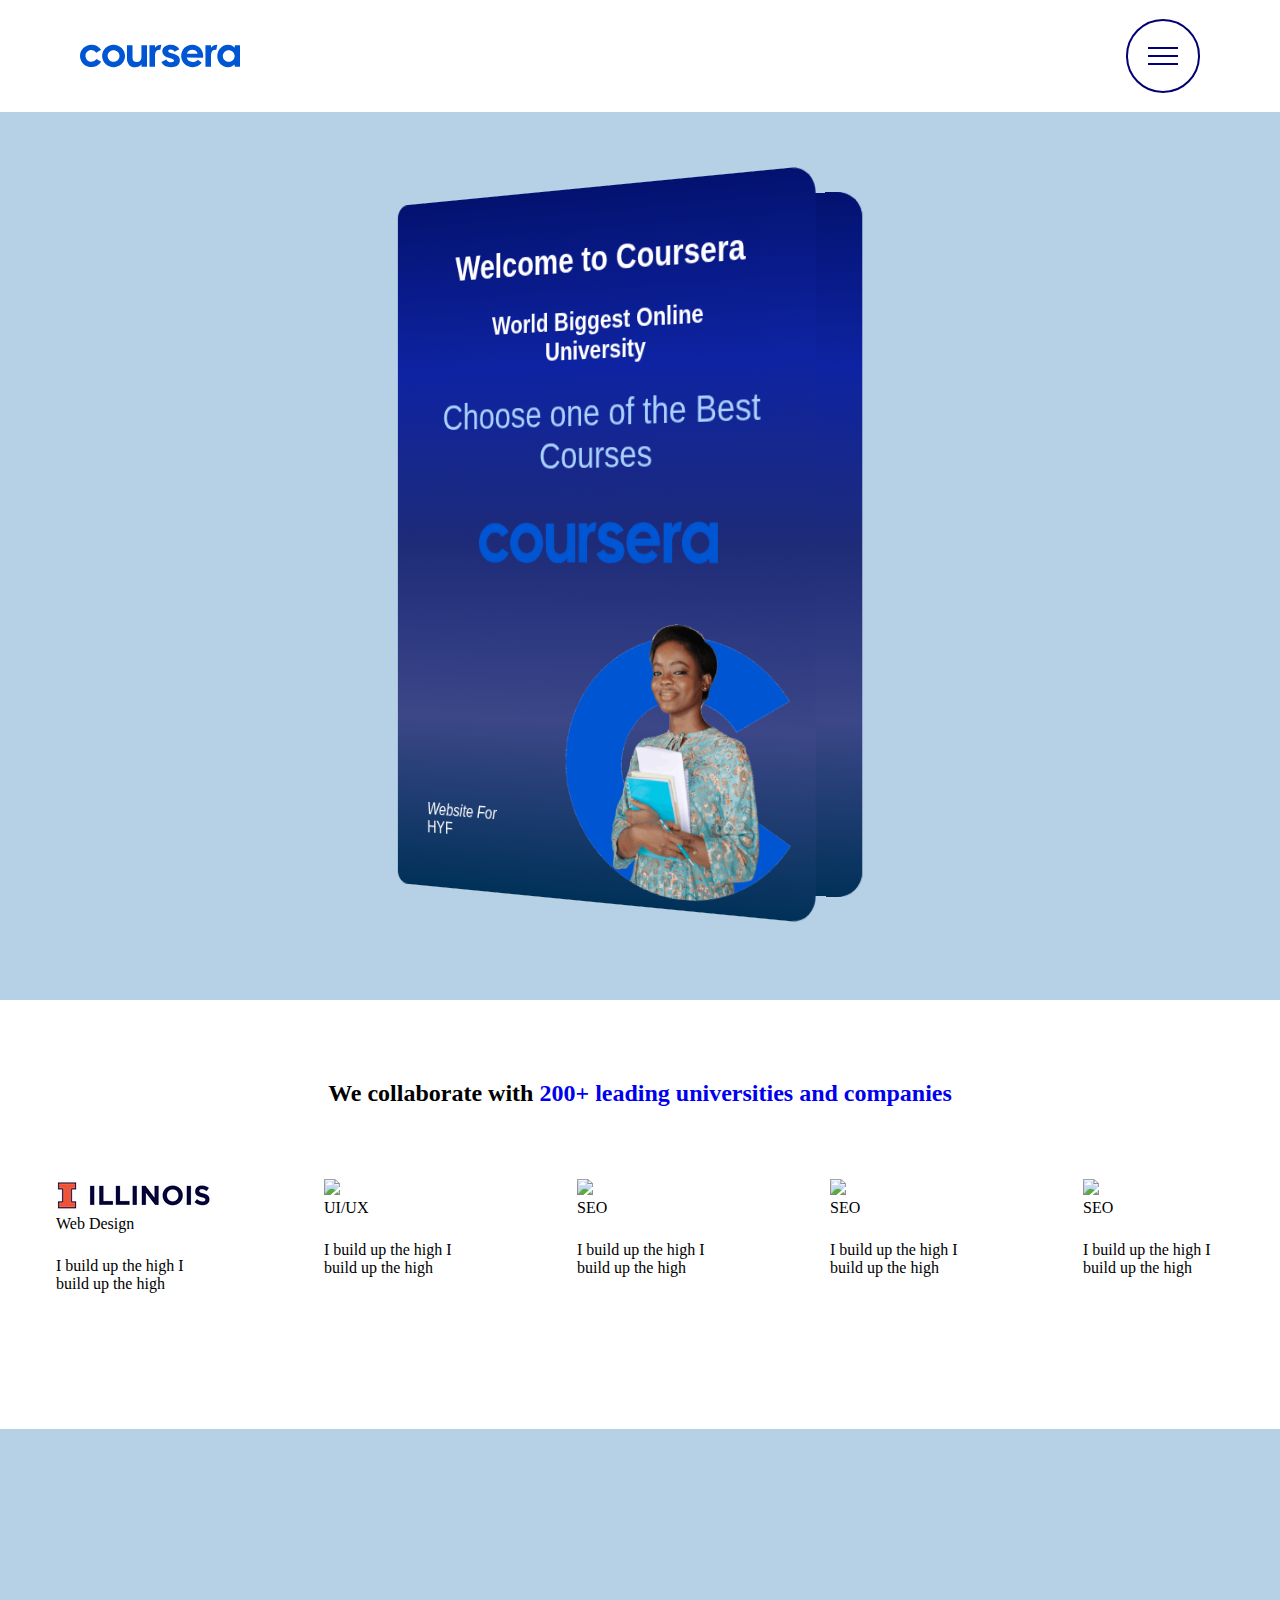
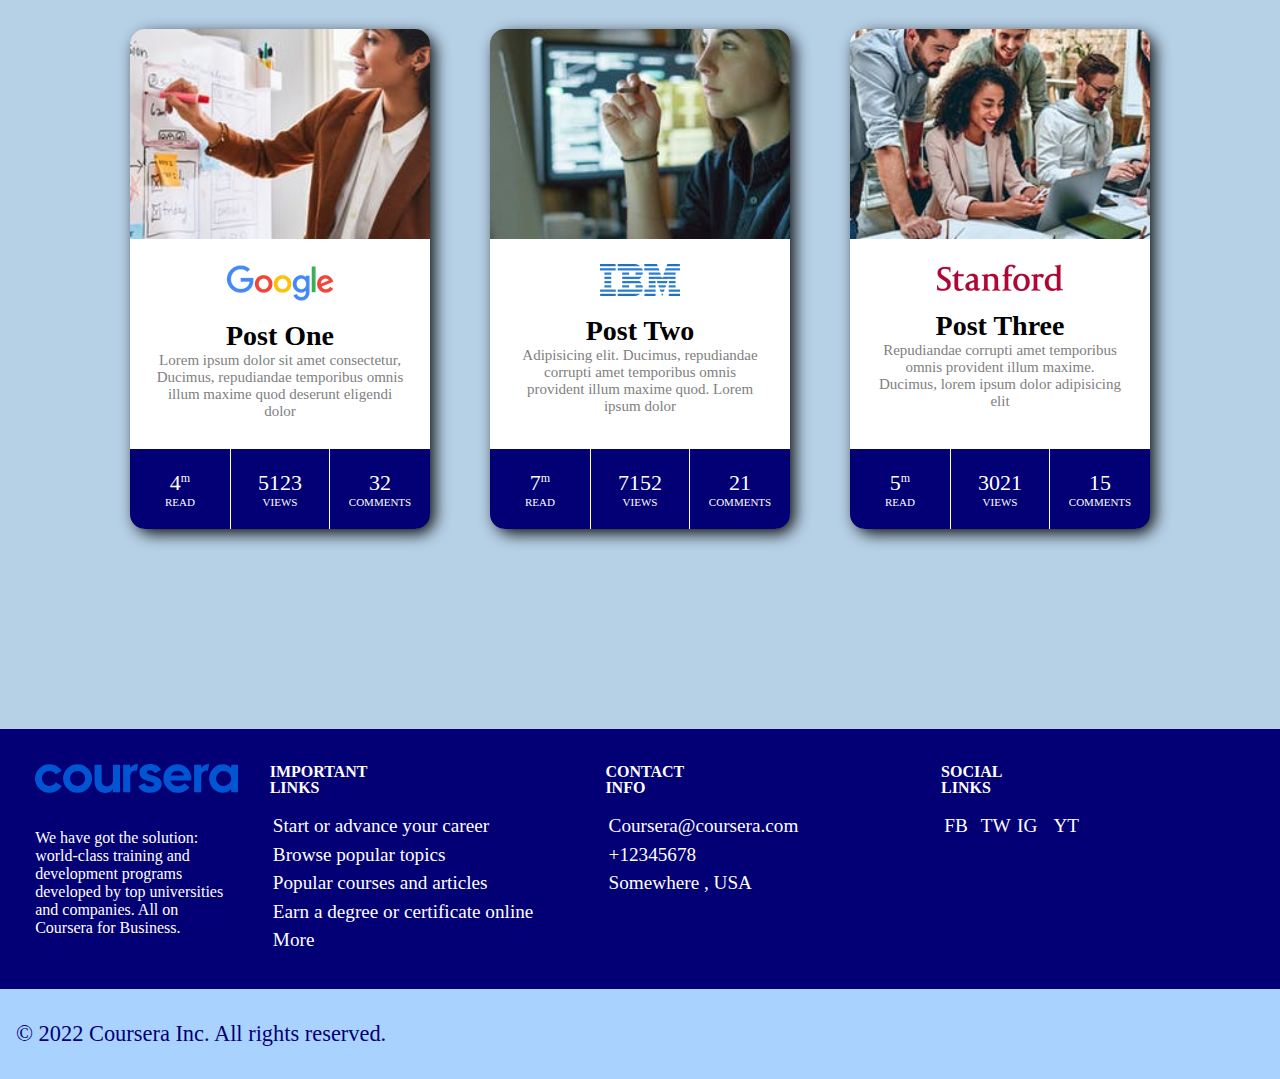
==== commit 4fb54bdc: "Nav bar Added" ====
--- a/Coursera-clone/index.html
+++ b/Coursera-clone/index.html
@@ -8,8 +8,29 @@
      <link rel="stylesheet" type="text/css" href="../Coursera-clone/styles.css" media="screen">
  </head>
  <body>
+<!--Navbar Start-->
+<section id="nav-bar" class="container">
+    <header class="nav-bar">
+    <img src="../Coursera-clone/images/Nav1.svg">
+    <div class="brand">
+    
+    </div>
+      <div class="nav-list">
+        <div class="hamburger">
+          <div class="bar"></div>
+        </div>
+        <ul>
+          <li><a href="#hero">Main Page</a></li>
+          <li><a href="#logos">Logos</a></li>
+          <li><a href="#courses">Courses</a></li>
+        </ul>
+      </div>
+    </header>
+  </section> 
+<!--Navbar End-->
+
 <!--Hero Section Start-->
-  <section id="hero">
+<section id="hero">
     <div class="container">
         <div class="content">
             <ul>
@@ -53,7 +74,7 @@
             </ul>
         </div>
     </div>
-  </section> 
+</section> 
 <!--Hero Section Ends-->  
 
 <!--Classes Section Start-->
@@ -206,4 +227,13 @@
     </div>
   </section>
  </body>
+ <script>
+ const hamburger_icon = document.querySelector('#nav-bar .nav-bar .nav-list .hamburger');
+ const nav_list = document.querySelector('#nav-bar .nav-bar .nav-list');
+
+ hamburger_icon.addEventListener('click', () => {
+	nav_list.classList.toggle('open');
+	hamburger_icon.classList.toggle('active');
+});     
+ </script>
  </html>--- a/Coursera-clone/styles.css
+++ b/Coursera-clone/styles.css
@@ -9,6 +9,134 @@
     --black: rgb(0, 0, 0);
     --lightlue: #aad2ff ;
     --background:  #b6d0e6;
+}
+/*Navbar Start*/
+#nav-bar {
+	height: auto;
+	width: 100%;
+	position: fixed;
+	z-index: 100;
+	background-color: black;
+    width: 100%;
+	height: auto;
+	display: flex;
+	align-items: center;
+	justify-content: center;
+}
+.nav-bar {
+	background-color: var(--white);
+	left: 0;
+	top: 0;
+	padding: 1rem 5rem;
+	width: 100%;
+	display: flex;
+	align-items: center;
+	justify-content: space-between;
+}
+.nav-bar img{
+    width: 10rem;
+    height: 5rem;
+}
+.nav-bar .nav-list {
+	display: flex;
+	align-items: center;
+	justify-content: center;
+}
+.nav-bar .nav-list .hamburger {
+	border: 2px solid var(--darkblue);
+	border-radius: 50%;
+	display: flex;
+	align-items: center;
+	justify-content: center;
+	height: 70px;
+	width: 70px;
+	transition: .3s ease transform;
+	cursor: pointer;
+}
+.nav-bar .nav-list .hamburger.active {
+	transform: rotate(360deg);
+}
+.nav-bar .nav-list .hamburger.active .bar:before {
+	top: 0;
+	transform: rotate(45deg);
+}
+.nav-bar .nav-list .hamburger.active .bar:after {
+	top: 0;
+	transform: rotate(-45deg);
+}
+.nav-bar .nav-list .hamburger.active .bar {
+	background-color: transparent;
+}
+.nav-bar .nav-list .hamburger .bar {
+	height: 2px;
+	width: 30px;
+	background-color: var(--darkblue);
+	position: relative;
+	display: flex;
+}
+.nav-bar .nav-list .hamburger .bar::before,
+.nav-bar .nav-list .hamburger .bar::after {
+	content: '';
+	position: absolute;
+	left: 0;
+	height: 100%;
+	width: 100%;
+	background-color: var(--darkblue);
+	transition: .3s ease all;
+}
+.nav-bar .nav-list .hamburger .bar::before {
+	top: 8px;
+}
+.nav-bar .nav-list .hamburger .bar::after {
+	bottom: 8px;
+}
+.nav-bar .nav-list ul {
+	position: absolute;
+	width: 100%;
+	top: 0;
+	left: 0;
+	background-color: var(--blue);
+	padding: 5rem 0;
+	transform: translateY(-100%);
+	transition: .3s ease transform;
+	text-align: center;
+	z-index: -1;
+}
+.nav-bar .nav-list ul li {
+	list-style: none;
+	display: block;
+	position: relative;
+}
+.nav-bar .nav-list ul li:hover:after {
+	transform: translateX(-50%) scale(1);
+}
+.nav-bar .nav-list ul li:after {
+	content: '';
+	position: absolute;
+	width: 5rem;
+	height: .2rem;
+	background-color: var(--darkblue);
+	left: 50%;
+	transform: translateX(-50%) scale(0);
+	bottom: 0;
+	transition: .3s ease transform;
+}
+.nav-bar .nav-list ul li a {
+	font-size: 1.8rem;
+	text-decoration: none;
+	text-transform: uppercase;
+	color: white;
+	display: block;
+	letter-spacing: .15rem;
+	padding: 2rem 3rem;
+}
+.nav-bar .nav-list.open ul {
+	transform: translateY(90px);
+}
+@media screen and (max-width: 400px) {
+    .nav-bar img {
+        display: none;
+    }
 }
 /* Hero Section Starts*/
 #hero {
@@ -563,7 +691,7 @@
 	#footer footer .col-4 {
 		width: 100%;
 		margin-bottom: 3rem;
-	}
+	} 
 	#footer footer .col-4 ul {
 		width: fit-content;
 		margin: 0 auto;
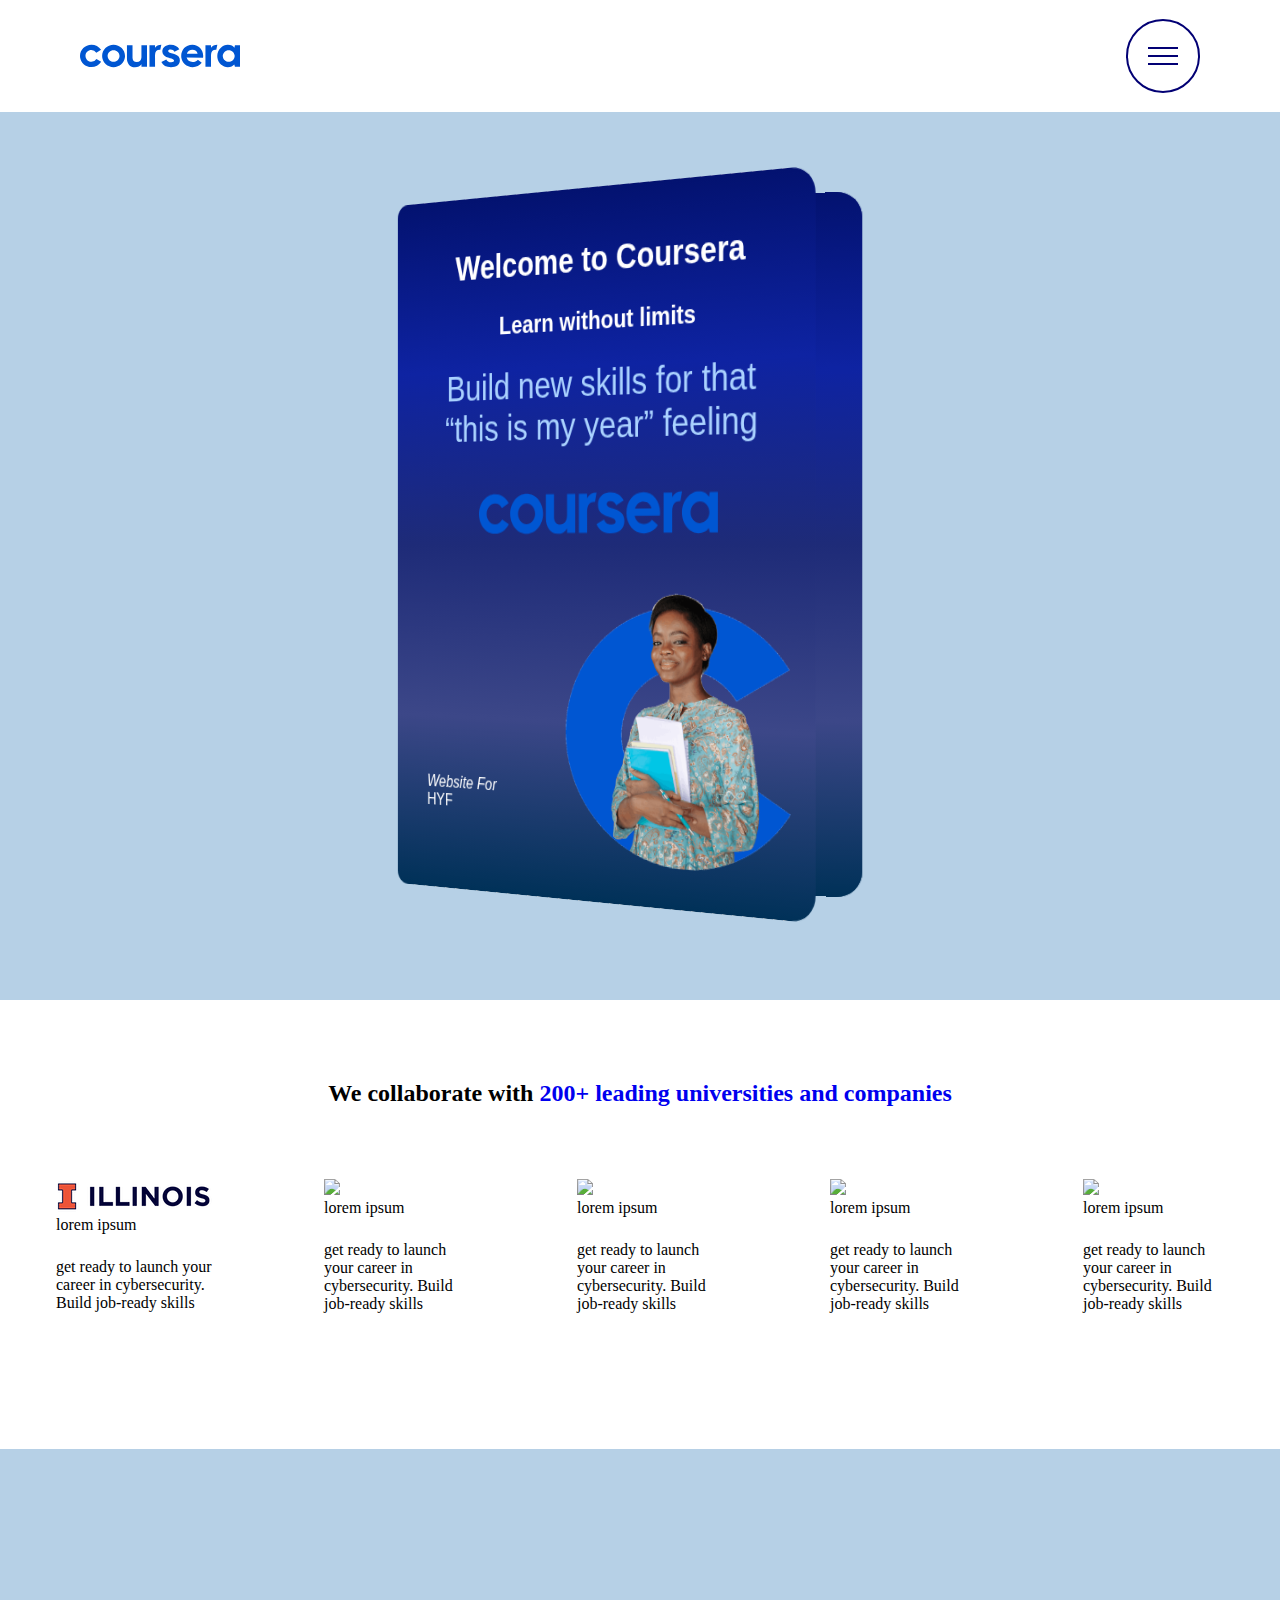
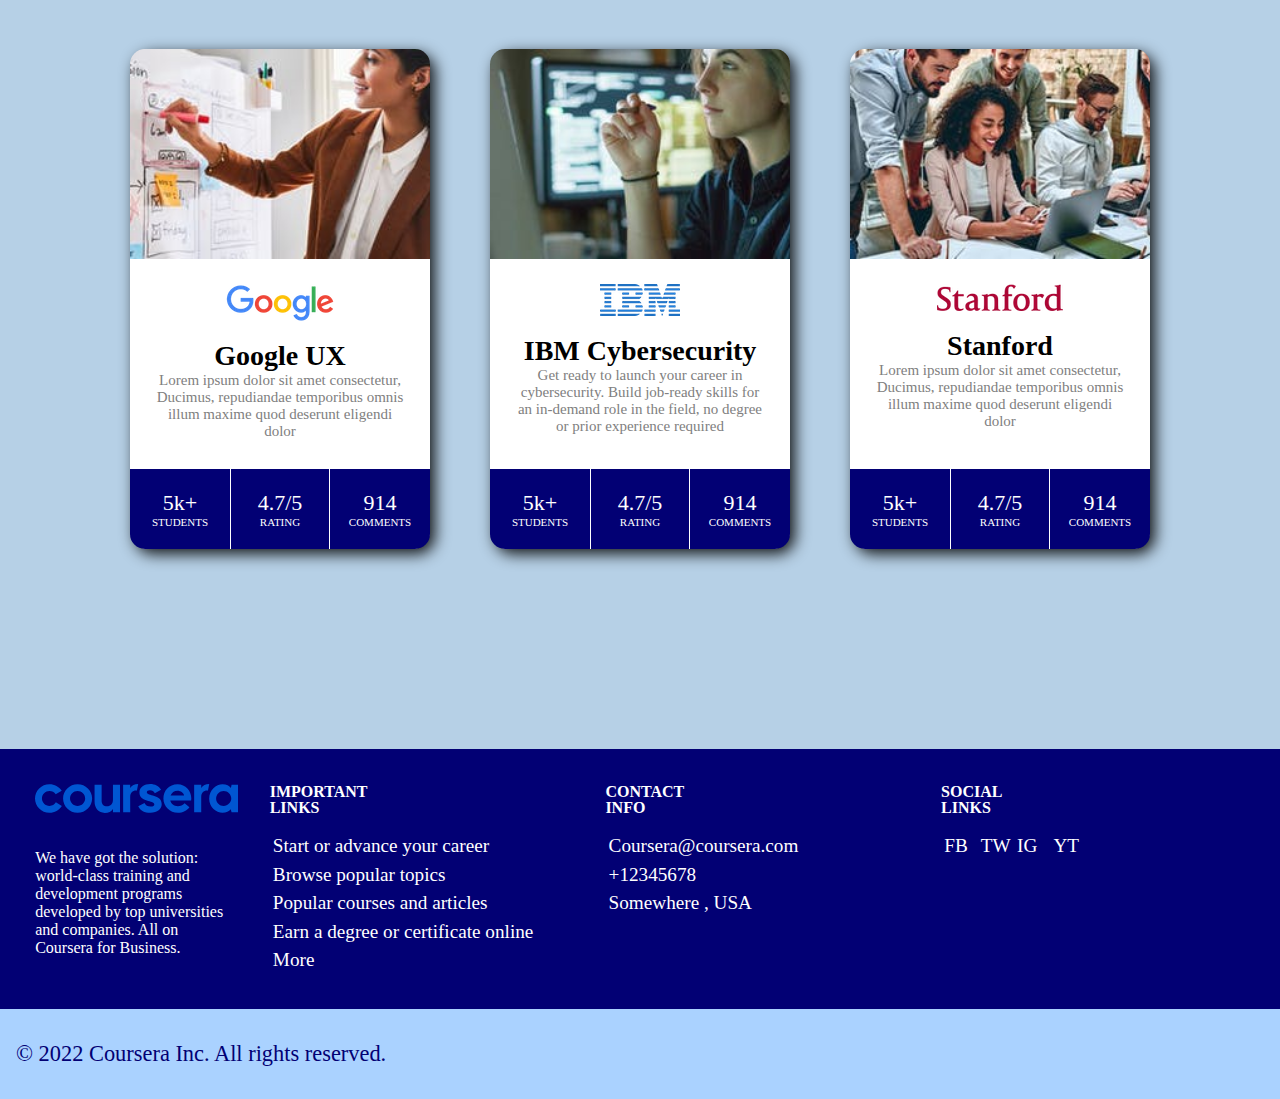
==== commit 45f24ff4: "Last edit" ====
--- a/Coursera-clone/index.html
+++ b/Coursera-clone/index.html
@@ -40,8 +40,8 @@
                             <li>
                                 <div class="frontcover">
                                   <p class="title">Welcome to Coursera</p>
-                                  <h2 class="heading">World Biggest Online <br> University</h2>
-                                  <p class="sub-title">Choose one of the Best Courses</p>
+                                  <h2 class="heading">Learn without limits</h2>
+                                  <p class="sub-title">Build new skills for that <br> “this is my year” feeling </p>
                                   <div class="book-icon">
                                     <img src="../Coursera-clone/images/Nav1.svg" alt="">
                                   </div>
@@ -58,7 +58,7 @@
                         <ul class="page">
                             <li></li>
                             <li>
-                                <a href="#" class="btn">Start Your <br> Journey Now</a>
+                                <a href="#courses" class="btn">Start Your <br> Journey Now</a>
                             </li>
                             <li></li>
                             <li></li>
@@ -84,28 +84,28 @@
       <div class="all-items">
         <div class="item">
           <img src="images/Logo1.png">
-          <h3 class="item-heading">Web Design</h3>
-          <p class="item-desc">I build up the high I build up the high  </p>
+          <h3 class="item-heading">lorem ipsum</h3>
+          <p class="item-desc">get ready to launch your career in cybersecurity. Build job-ready skills  </p>
         </div> 
         <div class="item">
           <img src="images/Logo2.png">
-          <h3 class="item-heading">UI/UX</h3>
-          <p class="item-desc">I build up the high I build up the high  </p>
+          <h3 class="item-heading">lorem ipsum</h3>
+          <p class="item-desc">get ready to launch your career in cybersecurity. Build job-ready skills </p>
         </div> 
         <div class="item">
         <img src="images/Logo3.png">
-          <h3 class="item-heading">SEO</h3>
-          <p class="item-desc">I build up the high I build up the high  </p>
+          <h3 class="item-heading">lorem ipsum</h3>
+          <p class="item-desc">get ready to launch your career in cybersecurity. Build job-ready skills</p>
         </div>
         <div class="item">
         <img src="images/Logo4.png">
-          <h3 class="item-heading">SEO</h3>
-          <p class="item-desc">I build up the high I build up the high  </p>
+          <h3 class="item-heading">lorem ipsum</h3>
+          <p class="item-desc">get ready to launch your career in cybersecurity. Build job-ready skills  </p>
         </div>
         <div class="item">
           <img src="images/Logo5.png">
-          <h3 class="item-heading">SEO</h3>
-          <p class="item-desc">I build up the high I build up the high  </p>
+          <h3 class="item-heading">lorem ipsum</h3>
+          <p class="item-desc">get ready to launch your career in cybersecurity. Build job-ready skills </p>
         </div>   
       </div>
     </div>
@@ -117,20 +117,20 @@
     <div class="card-image"></div>
     <div class="card-text">
       <img src="../Coursera-clone/images/logo2.png">
-      <h2>Post One</h2>
+      <h2>Google UX</h2>
       <p>Lorem ipsum dolor sit amet consectetur, Ducimus, repudiandae temporibus omnis illum maxime quod deserunt eligendi dolor</p>
     </div>
     <div class="card-stats">
       <div class="stat">
-        <div class="value">4<sup>m</sup></div>
-        <div class="type">read</div>
+        <div class="value">5k+</sup></div>
+        <div class="type">students</div>
       </div>
       <div class="stat border">
-        <div class="value">5123</div>
-        <div class="type">views</div>
-      </div>
-      <div class="stat">
-        <div class="value">32</div>
+        <div class="value">4.7/5</div>
+        <div class="type">rating</div>
+      </div>
+      <div class="stat">
+        <div class="value">914</div>
         <div class="type">comments</div>
       </div>
     </div>
@@ -139,20 +139,20 @@
     <div class="card-image card2"></div>
     <div class="card-text card2">
       <img src="../Coursera-clone/images/logo8.png">
-      <h2>Post Two</h2>
-      <p>Adipisicing elit. Ducimus, repudiandae corrupti amet temporibus omnis provident illum maxime quod. Lorem ipsum dolor</p>
+      <h2>IBM Cybersecurity</h2>
+      <p>Get ready to launch your career in cybersecurity. Build job-ready skills for an in-demand role in the field, no degree or prior experience required</p>
     </div>
     <div class="card-stats card2">
       <div class="stat">
-        <div class="value">7<sup>m</sup></div>
-        <div class="type">read</div>
+        <div class="value">5k+</sup></div>
+        <div class="type">students</div>
       </div>
       <div class="stat border">
-        <div class="value">7152</div>
-        <div class="type">views</div>
-      </div>
-      <div class="stat">
-        <div class="value">21</div>
+        <div class="value">4.7/5</div>
+        <div class="type">rating</div>
+      </div>
+      <div class="stat">
+        <div class="value">914</div>
         <div class="type">comments</div>
       </div>
     </div>
@@ -161,20 +161,20 @@
       <div class="card-image card3"></div>
       <div class="card-text card3">
         <img src="../Coursera-clone/images/logo4.png">
-        <h2>Post Three</h2>
-        <p>Repudiandae corrupti amet temporibus omnis provident illum maxime. Ducimus, lorem ipsum dolor adipisicing elit</p>
+        <h2>Stanford</h2>
+        <p>Lorem ipsum dolor sit amet consectetur, Ducimus, repudiandae temporibus omnis illum maxime quod deserunt eligendi dolor</p>
       </div>
       <div class="card-stats card3">
         <div class="stat">
-          <div class="value">5<sup>m</sup></div>
-          <div class="type">read</div>
+          <div class="value">5k+</sup></div>
+          <div class="type">students</div>
         </div>
         <div class="stat border">
-          <div class="value">3021</div>
-          <div class="type">views</div>
+          <div class="value">4.7/5</div>
+          <div class="type">rating</div>
         </div>
         <div class="stat">
-          <div class="value">15</div>
+          <div class="value">914</div>
           <div class="type">comments</div>
         </div>
       </div>
@@ -234,6 +234,12 @@
  hamburger_icon.addEventListener('click', () => {
 	nav_list.classList.toggle('open');
 	hamburger_icon.classList.toggle('active');
-});     
+ });     
  </script>
- </html>+ </html>
+ <!-- Referation Links
+-Nav Bar
+https://www.youtube.com/watch?v=7ylX8R0RENo&ab_channel=WEBCIFAR
+-Book 
+https://www.youtube.com/watch?v=Ge2oXl-KnVw&ab_channel=codetips
+-->--- a/Coursera-clone/styles.css
+++ b/Coursera-clone/styles.css
@@ -446,8 +446,8 @@
 }
 #logos .all-items {
     display: flex;
-    align-items: flex-start;
-    flex: 1;
+    align-items: center;
+    justify-content: center;
 }
 #logos .item{
     padding: 3.5rem;
@@ -598,6 +598,7 @@
 @media only screen and (max-width: 1175px) {
     #courses { 
     flex-wrap: wrap;
+    height: 100%;
      }
 }
 @media only screen and (max-width: 480px) {
